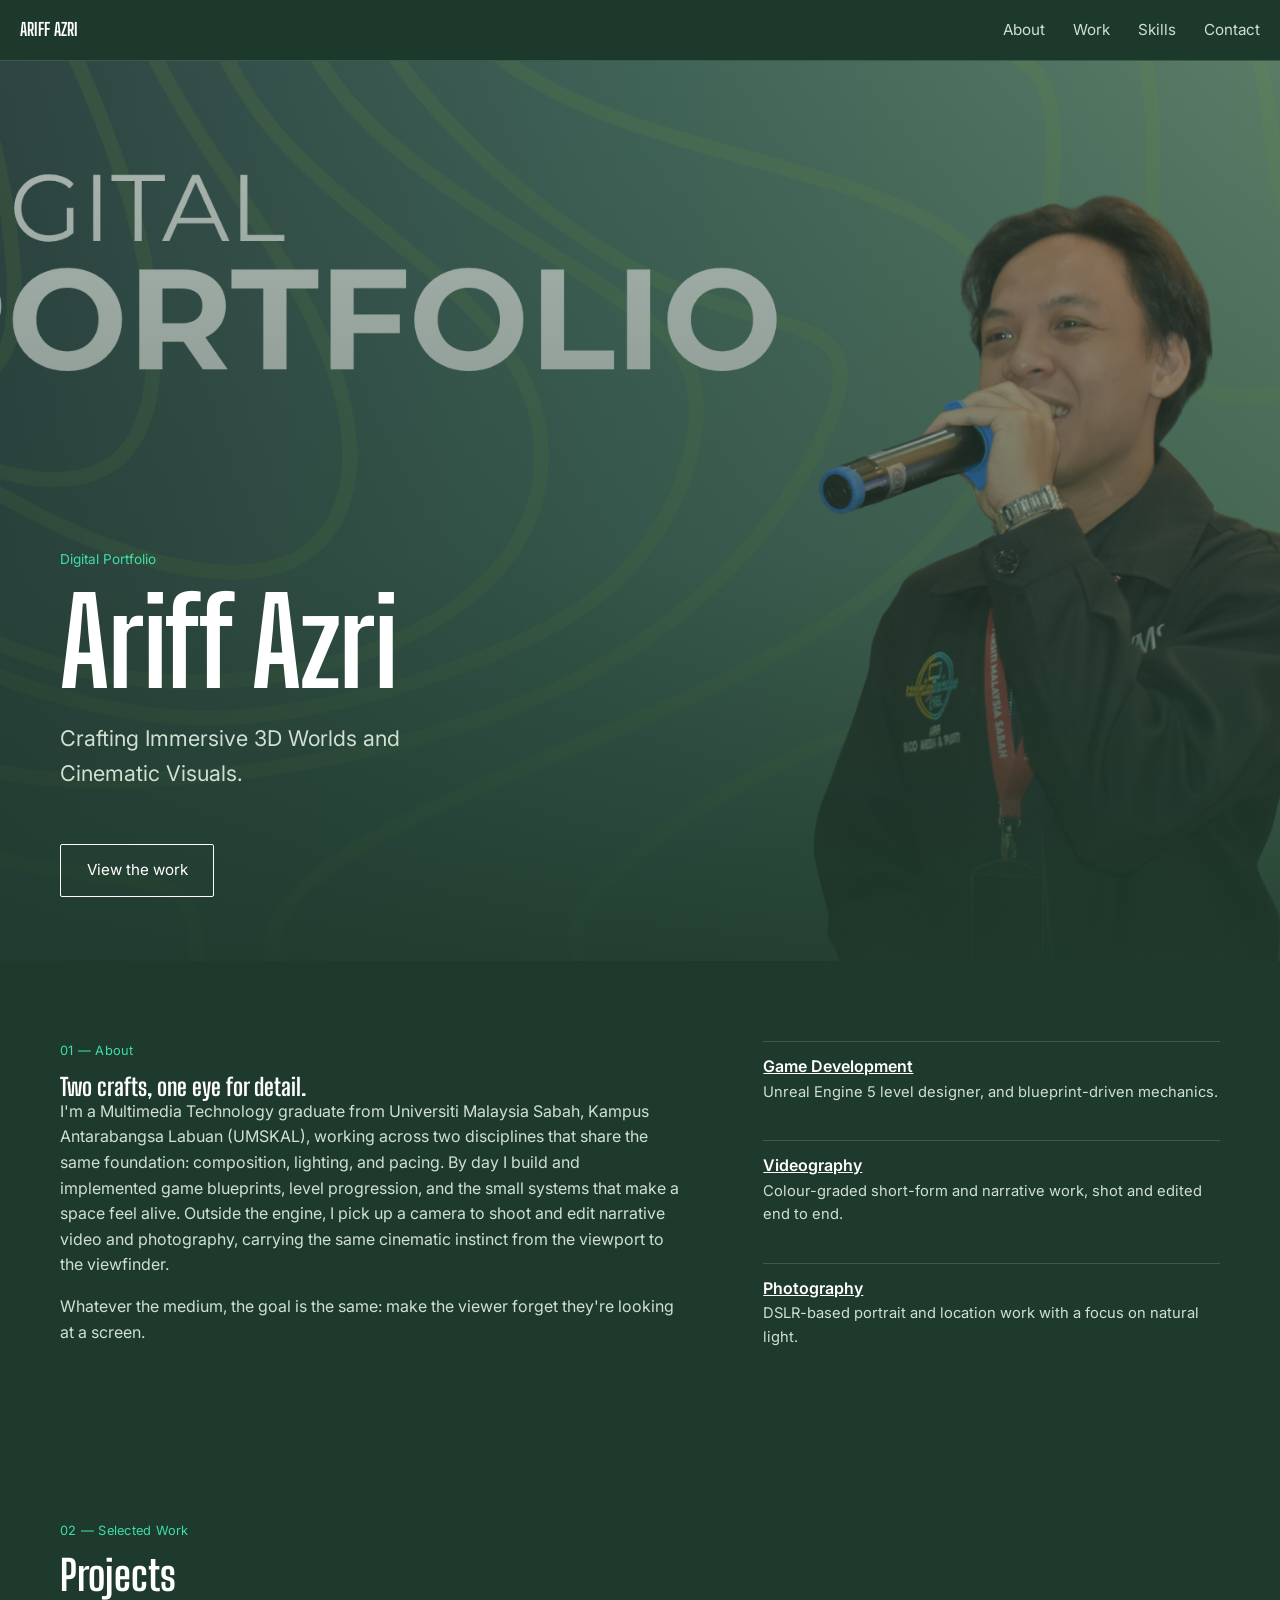
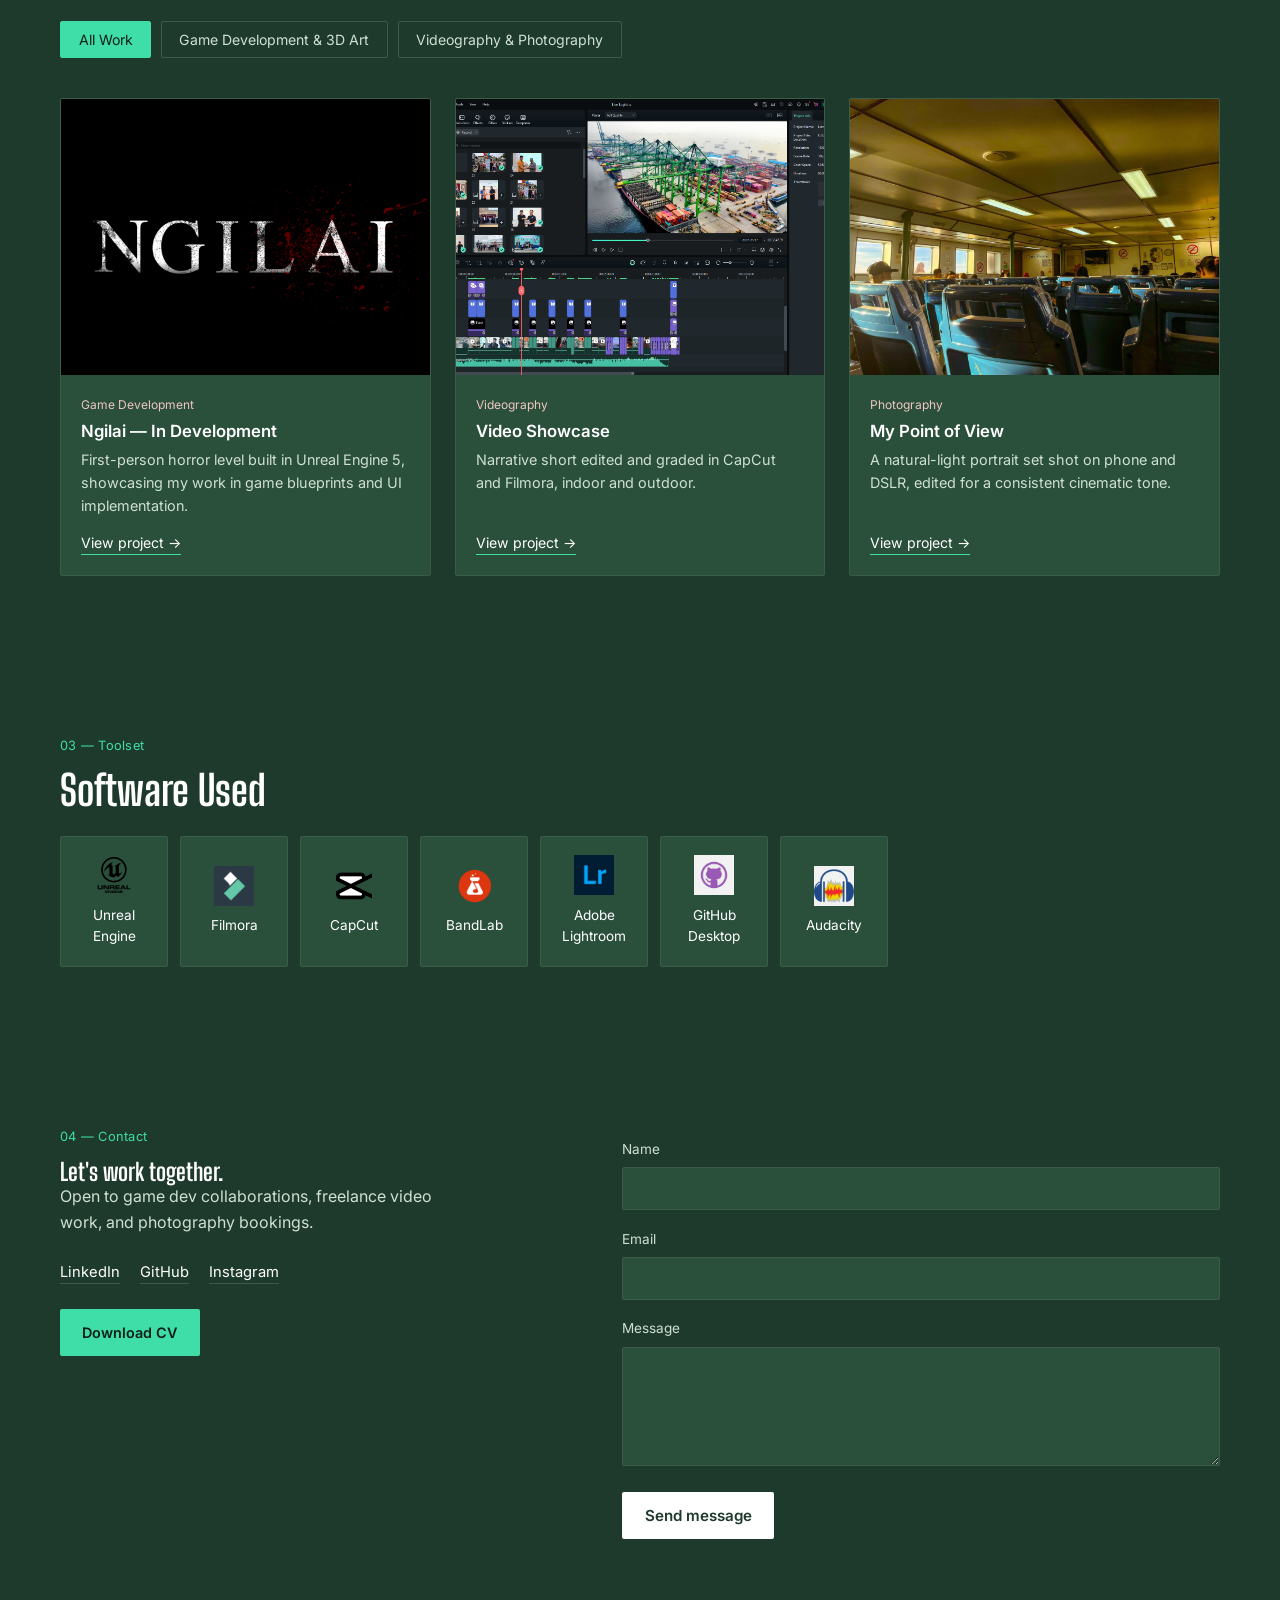
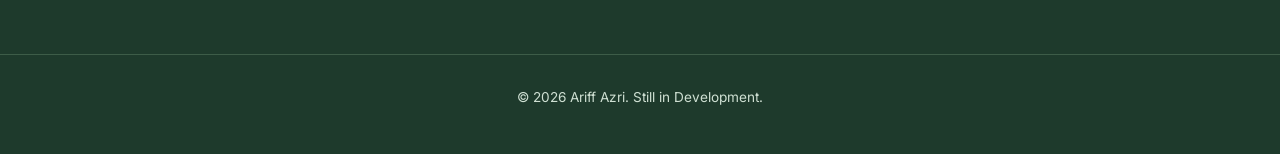
==== index.html @ 6009247c "Draft of Digital Portfolio completed - Currently in Progress" ====
<!DOCTYPE html>
<html lang="en">
<head>
  <meta charset="UTF-8">
  <meta name="viewport" content="width=device-width, initial-scale=1.0">
  <title>Ariff Azri — Technical Game Developer & Visual Storyteller</title>
  <meta name="description" content="Portfolio of Ariff Azri — game development, videography and photography.">

  <!--
    ============================================================
    FONTS
    Display face: "Big Shoulders Display" — condensed, industrial,
    reads like film-poster type / lens markings. Used ONLY for
    the hero headline and section numerals.
    Body/UI face: "Inter" — neutral, highly legible at small sizes.
    ============================================================
  -->
  <link rel="preconnect" href="https://fonts.googleapis.com">
  <link rel="preconnect" href="https://fonts.gstatic.com" crossorigin>
  <link href="https://fonts.googleapis.com/css2?family=Big+Shoulders+Display:wght@600;700;800&family=Inter:wght@400;500;600&display=swap" rel="stylesheet">

  <link rel="stylesheet" href="styles.css">
</head>
<body>

  <!-- ============================================================
       SITE HEADER / NAV
       Sticky, minimal. Update the name text and links as needed.
       ============================================================ -->
  <header class="site-header" id="top">
    <a href="#top" class="site-header__mark">ARIFF AZRI</a>
    <nav class="site-header__nav" aria-label="Primary">
      <a href="#about">About</a>
      <a href="#work">Work</a>
      <a href="#skills">Skills</a>
      <a href="#contact">Contact</a>
    </nav>
  </header>

  <!-- ============================================================
       HERO
       Full-bleed still image with a dark gradient scrim so the
       headline stays readable over any photo.

       TO REPLACE THE IMAGE:
       - Swap the src below for your own photo or render. A wide,
         high-resolution shot (2000px+) works best since it fills
         the full viewport width.
       - No "loading=lazy" here on purpose — this image is the
         first thing visible on the page, so it should load
         immediately rather than being deferred.
       ============================================================ -->
  <section class="hero">
    <img class="hero__bg" src="images/Portfolio-Aripp.png" alt="" aria-hidden="true">

    <div class="hero__scrim"></div>

    <div class="hero__content">
      <p class="hero__eyebrow">Digital Portfolio</p>
      <h1 class="hero__headline">Ariff Azri</h1>
      <p class="hero__tagline">Crafting Immersive 3D Worlds and Cinematic Visuals.</p>
      <a href="#work" class="hero__cta">View the work</a>
    </div>
  </section>

  <!-- ============================================================
       ABOUT
       Two-column: bio copy on the left, a short focus list on the
       right. Edit the paragraph text freely — the markup doesn't
       need to change for text updates.
       ============================================================ -->
  <section class="about" id="about">
    <div class="about__inner">
      <div class="about__copy">
        <span class="section-kicker">01 — About</span>
        <h2>Two crafts, one eye for detail.</h2>
        <p>
          I'm a Multimedia Technology graduate from Universiti Malaysia
          Sabah, Kampus Antarabangsa Labuan (UMSKAL), working across two
          disciplines that share the same foundation: composition,
          lighting, and pacing. By day I build and implemented game
          blueprints, level progression, and the small systems that
          make a space feel alive. Outside the engine, I pick up a camera
          to shoot and edit narrative video and photography, carrying
          the same cinematic instinct from the viewport to the viewfinder.
        </p>
        <p>
          Whatever the medium, the goal is the same: make the
          viewer forget they're looking at a screen.
        </p>
      </div>

      <ul class="about__focus">
        <li>
          <h3><u>Game Development</u></h3>
          <p>Unreal Engine 5 level designer, and blueprint-driven mechanics.</p>
        </li>
        <li>
          <h3><u>Videography</u></h3>
          <p>Colour-graded short-form and narrative work, shot and edited end to end.</p>
        </li>
        <li>
          <h3><u>Photography</u></h3>
          <p>DSLR-based portrait and location work with a focus on natural light.</p>
        </li>
      </ul>
    </div>
  </section>

  <!-- ============================================================
       PORTFOLIO / WORK
       Filter buttons control which .project-card elements are
       visible via script.js (matches data-category to the active
       filter). Add new projects by duplicating the marked block
       below — no JS changes required.
       ============================================================ -->
  <section class="work" id="work">
    <div class="work__header">
      <span class="section-kicker">02 — Selected Work</span>
      <h2>Projects</h2>
    </div>

    <!-- Filter controls: data-filter values must match the
         data-category values used on each .project-card below. -->
    <div class="work__filters" role="group" aria-label="Filter projects by category">
      <button type="button" class="filter-btn is-active" data-filter="all">All Work</button>
      <button type="button" class="filter-btn" data-filter="game-dev">Game Development &amp; 3D Art</button>
      <button type="button" class="filter-btn" data-filter="video-photo">Videography &amp; Photography</button>
    </div>

    <div class="work__grid" id="projectGrid">

      <!-- ==========================================================
           COPY THIS BLOCK TO ADD A NEW PROJECT
           1. Set data-category to "game-dev" or "video-photo"
              (this is what the filter buttons match against).
           2. Replace the image src, alt text, title, and blurb.
           3. Point the link at a live build, video, or case study.
           ========================================================== -->
      <article class="project-card" data-category="game-dev">
        <div class="project-card__media">
          <img src="images/2.png" alt="Screenshot of an original-horror Unreal Engine" loading="lazy">
        </div>
        <div class="project-card__body">
          <span class="project-card__tag">Game Development</span>
          <h3>Ngilai — In Development</h3>
          <p>First-person horror level built in Unreal Engine 5, showcasing my work in game blueprints and UI implementation.</p>
          <a href="#" class="project-card__link">View project →</a>
        </div>
      </article>
      <!-- END COPY BLOCK -->

      <!-- Duplicate the block above for each additional project.
           Examples below show the pattern for both categories. -->

      <article class="project-card" data-category="video-photo">
        <div class="project-card__media">
          <img src="images/3.png" alt="Still frame from a colour-graded short film" loading="lazy">
        </div>
        <div class="project-card__body">
          <span class="project-card__tag">Videography</span>
          <h3>Video Showcase</h3>
          <p>Narrative short edited and graded in CapCut and Filmora, indoor and outdoor.</p>
          <a href="#" class="project-card__link">View project →</a>
        </div>
      </article>

      <article class="project-card" data-category="video-photo">
        <div class="project-card__media">
          <img src="images/1.jpg" alt="Portrait photograph shot with natural light" loading="lazy">
        </div>
        <div class="project-card__body">
          <span class="project-card__tag">Photography</span>
          <h3>My Point of View</h3>
          <p>A natural-light portrait set shot on phone and DSLR, edited for a consistent cinematic tone.</p>
          <a href="#" class="project-card__link">View project →</a>
        </div>
      </article>

    </div>

    <!-- Shown by script.js when a filter has zero matching cards -->
    <p class="work__empty" id="emptyState" hidden>No projects in this category yet.</p>
  </section>

  <!-- ============================================================
       SKILLS MATRIX
       Each tag shows a software logo stacked above its name.

       TO ADD/REPLACE A LOGO:
       1. Save the logo as a small square SVG or PNG (transparent
          background looks best), and keep them all in one folder
          (either assets/icons/ or images/ — just be consistent so
          nothing 404s).
          Suggested official sources:
            - Unreal Engine: unrealengine.com/branding
            - Filmora / CapCut: their respective press/brand kit pages
            - BandLab, Adobe Lightroom, GitHub Desktop, Audacity:
              each brand's own press/branding page
          Only use logos under a licence that permits this (most
          "as used" software logos are fine for a portfolio credit,
          but always check the brand's usage guidelines).
       2. Point the <img src="..."> at that file.
       3. Keep the visible text label — it doubles as the alt-text
          fallback and keeps the tag readable if an image is missing.
       ============================================================ -->
  <section class="skills" id="skills">
    <span class="section-kicker">03 — Toolset</span>
    <h2>Software Used</h2>

    <ul class="skills__list">
      <li class="skill-tag">
        <img class="skill-tag__icon" src="images/unreal-engine.png" alt="" loading="lazy">
        Unreal Engine
      </li>
      <li class="skill-tag">
        <img class="skill-tag__icon" src="images/filmora.png" alt="" loading="lazy">
        Filmora
      </li>
      <li class="skill-tag">
        <img class="skill-tag__icon" src="images/capcut.png" alt="" loading="lazy">
        CapCut
      </li>
      <li class="skill-tag">
        <img class="skill-tag__icon" src="images/bandlab.png" alt="" loading="lazy">
        BandLab
      </li>
      <li class="skill-tag">
        <img class="skill-tag__icon" src="images/adobe-lightroom.png" alt="" loading="lazy">
        Adobe Lightroom
      </li>
      <li class="skill-tag">
        <img class="skill-tag__icon" src="images/github-desktop.jpg" alt="" loading="lazy">
        GitHub Desktop
      </li>
      <li class="skill-tag">
        <img class="skill-tag__icon" src="images/audacity.png" alt="" loading="lazy">
        Audacity
      </li>
    </ul>
  </section>

  <!-- ============================================================
       CONTACT
       Front-end only — no backend wired up. The form currently
       shows a confirmation message via script.js. Point the
       action/method at a form service (Formspree, Netlify Forms,
       etc.) or your own endpoint when you're ready to go live.
       ============================================================ -->
  <section class="contact" id="contact">
    <div class="contact__inner">
      <div class="contact__intro">
        <span class="section-kicker">04 — Contact</span>
        <h2>Let's work together.</h2>
        <p>Open to game dev collaborations, freelance video work, and photography bookings.</p>

        <ul class="contact__links">
          <li><a href="https://LinkedIn.com" target="_blank" rel="noopener noreferrer">LinkedIn</a></li>
          <li><a href="https://github.com/" target="_blank" rel="noopener noreferrer">GitHub</a></li>
          <li><a href="https://github.com/" target="_blank" rel="noopener noreferrer">Instagram</a></li>
          <!-- Add further social links as extra <li> items -->
        </ul>

        <!-- Replace the href with the path to your actual CV file -->
        <a href="assets/cv.pdf" class="contact__cv" download>Download CV</a>
      </div>

      <form class="contact__form" id="contactForm" novalidate>
        <label for="name">Name</label>
        <input type="text" id="name" name="name" required>

        <label for="email">Email</label>
        <input type="email" id="email" name="email" required>

        <label for="message">Message</label>
        <textarea id="message" name="message" rows="5" required></textarea>

        <button type="submit">Send message</button>
        <p class="contact__form-status" id="formStatus" role="status" aria-live="polite"></p>
      </form>
    </div>
  </section>

  <footer class="site-footer">
    <p>&copy; <span id="year"></span> Ariff Azri. Still in Development.</p>
  </footer>

  <script src="script.js"></script>
</body>
</html>
---- styles.css ----
/* ================================================================
   DESIGN TOKENS
   Change values here to re-theme the entire site.
   ================================================================ */
:root {
  /* Colour — forest green base with a bright mint accent and the
     dusty pink from the original palette kept as a secondary
     highlight. Card/raised surfaces are a lighter green than the
     page background so they still read as "raised"; muted text
     stays a soft tint rather than solid white so it keeps a visual
     hierarchy against full-strength body text. */
  --color-bg:          #1e3a2c;   /* dark forest green, base background */
  --color-bg-raised:   #2a4f3b;   /* lighter than bg — cards, form fields */
  --color-bg-header:   rgba(30, 58, 44, 0.85);
  --color-border:      #3d5c48;
  --color-text:        #ffffff;   /* pure white, high contrast */
  --color-text-muted:  #cfe0d3;   /* soft green-tinted white, for hierarchy */
  --color-accent:      #3fdda8;   /* primary — links, active states, CTAs */
  --color-accent-dim:  #2a9873;
  --color-accent-2:    #efc7c2;   /* secondary — sparing highlight use */
  --color-on-accent:   #0d1f16;   /* dark text placed on top of accent fills */

  /* Type */
  --font-display: "Big Shoulders Display", sans-serif;
  --font-body:    "Inter", -apple-system, BlinkMacSystemFont, "Segoe UI", sans-serif;

  /* Layout */
  --max-width:    1200px;
  --gutter:       1.25rem;
  --radius:       2px;            /* minimal rounding — cinematic, not soft-SaaS */

  /* Motion */
  --ease: cubic-bezier(0.4, 0, 0.2, 1);
}

/* ================================================================
   RESET / BASE
   ================================================================ */
*, *::before, *::after { box-sizing: border-box; }

html {
  scroll-behavior: smooth;
}

@media (prefers-reduced-motion: reduce) {
  html { scroll-behavior: auto; }
  * { animation-duration: 0.01ms !important; transition-duration: 0.01ms !important; }
}

body {
  margin: 0;
  background: var(--color-bg);
  color: var(--color-text);
  font-family: var(--font-body);
  font-size: 16px;
  line-height: 1.6;
  -webkit-font-smoothing: antialiased;
}

img { max-width: 100%; display: block; }

a {
  color: inherit;
  text-decoration: none;
}

h1, h2, h3 {
  font-family: var(--font-display);
  font-weight: 700;
  line-height: 1.05;
  margin: 0;
}

p { margin: 0 0 1em; }

ul { list-style: none; margin: 0; padding: 0; }

button {
  font-family: inherit;
  cursor: pointer;
}

:focus-visible {
  outline: 2px solid var(--color-accent);
  outline-offset: 3px;
}

/* Shared section rhythm --------------------------------------- */
.section-kicker {
  display: block;
  font-size: 0.8rem;
  letter-spacing: 0.02em;
  color: var(--color-accent);
  margin-bottom: 0.75rem;
}

section > h2,
.work__header h2 {
  font-size: clamp(1.8rem, 4vw, 2.6rem);
  margin-bottom: 1.5rem;
}

/* ================================================================
   HEADER / NAV
   ================================================================ */
.site-header {
  position: sticky;
  top: 0;
  z-index: 50;
  display: flex;
  align-items: center;
  justify-content: space-between;
  padding: 1rem var(--gutter);
  background: var(--color-bg-header);
  backdrop-filter: blur(8px);
  border-bottom: 1px solid var(--color-border);
}

.site-header__mark {
  font-family: var(--font-display);
  font-weight: 700;
  font-size: 1.1rem;
}

.site-header__nav {
  display: none; /* revealed at tablet breakpoint below */
  gap: 1.75rem;
}

.site-header__nav a {
  font-size: 0.95rem;
  color: var(--color-text-muted);
  transition: color 0.2s var(--ease);
}

.site-header__nav a:hover { color: var(--color-text); }

@media (min-width: 640px) {
  .site-header__nav { display: flex; }
}

/* ================================================================
   HERO
   ================================================================ */
.hero {
  position: relative;
  min-height: 100svh;
  display: flex;
  align-items: flex-end;
  overflow: hidden;
}

.hero__bg {
  position: absolute;
  inset: 0;
  width: 100%;
  height: 100%;
  object-fit: cover;   /* fills the section without distorting the photo */
  z-index: 0;
}

/* Gradient scrim keeps the headline legible over any photo */
.hero__scrim {
  position: absolute;
  inset: 0;
  z-index: 1;
  background:
    linear-gradient(180deg, rgba(30,58,44,0.35) 0%, rgba(30,58,44,0.55) 55%, rgba(30,58,44,0.92) 100%);
}

.hero__content {
  position: relative;
  z-index: 2;
  padding: 3rem var(--gutter) 4rem;
  max-width: var(--max-width);
  width: 100%;
  margin: 0 auto;
}

.hero__eyebrow {
  font-size: 0.85rem;
  color: var(--color-accent);
  margin-bottom: 0.5rem;
}

.hero__headline {
  font-size: clamp(3rem, 12vw, 7.5rem);
  letter-spacing: -0.01em;
}

.hero__tagline {
  font-size: clamp(1rem, 2.4vw, 1.35rem);
  color: var(--color-text-muted);
  max-width: 32ch;
  margin-top: 1rem;
}

.hero__cta {
  display: inline-block;
  margin-top: 2rem;
  padding: 0.85rem 1.6rem;
  border: 1px solid var(--color-text);
  border-radius: var(--radius);
  font-size: 0.95rem;
  transition: background 0.2s var(--ease), color 0.2s var(--ease), border-color 0.2s var(--ease);
}

.hero__cta:hover {
  background: var(--color-text);
  color: var(--color-bg);
}

/* ================================================================
   SHARED CONTAINER
   ================================================================ */
.about,
.work,
.skills,
.contact {
  max-width: var(--max-width);
  margin: 0 auto;
  padding: 5rem var(--gutter);
}

/* ================================================================
   ABOUT
   ================================================================ */
.about__inner {
  display: grid;
  gap: 2.5rem;
}

.about__copy p {
  color: var(--color-text-muted);
  max-width: 62ch;
}

.about__focus {
  display: grid;
  gap: 1.5rem;
}

.about__focus li {
  border-top: 1px solid var(--color-border);
  padding-top: 1rem;
}

.about__focus h3 {
  font-family: var(--font-body);
  font-weight: 600;
  font-size: 1rem;
  margin-bottom: 0.35rem;
}

.about__focus p {
  color: var(--color-text-muted);
  font-size: 0.92rem;
  margin: 0;
}

@media (min-width: 800px) {
  .about__inner {
    grid-template-columns: 1.4fr 1fr;
    gap: 4rem;
  }
}

/* ================================================================
   WORK / PORTFOLIO GRID
   ================================================================ */
.work__header { margin-bottom: 1.5rem; }

.work__filters {
  display: flex;
  flex-wrap: wrap;
  gap: 0.6rem;
  margin-bottom: 2.5rem;
}

.filter-btn {
  background: transparent;
  border: 1px solid var(--color-border);
  color: var(--color-text-muted);
  padding: 0.55rem 1.1rem;
  border-radius: var(--radius);
  font-size: 0.88rem;
  transition: border-color 0.2s var(--ease), color 0.2s var(--ease), background 0.2s var(--ease);
}

.filter-btn:hover {
  border-color: var(--color-text-muted);
  color: var(--color-text);
}

.filter-btn.is-active {
  background: var(--color-accent);
  border-color: var(--color-accent);
  color: var(--color-on-accent);
}

.work__grid {
  display: grid;
  gap: 1.5rem;
  grid-template-columns: 1fr;
}

@media (min-width: 640px) {
  .work__grid { grid-template-columns: repeat(2, 1fr); }
}

@media (min-width: 1000px) {
  .work__grid { grid-template-columns: repeat(3, 1fr); }
}

.project-card {
  background: var(--color-bg-raised);
  border: 1px solid var(--color-border);
  border-radius: var(--radius);
  overflow: hidden;
  display: flex;
  flex-direction: column;
}

/* JS toggles this class to hide non-matching cards on filter */
.project-card.is-hidden {
  display: none;
}

.project-card__media {
  aspect-ratio: 4 / 3;
  overflow: hidden;
  background: #000;
}

.project-card__media img {
  width: 100%;
  height: 100%;
  object-fit: cover;
  transition: transform 0.4s var(--ease);
}

.project-card:hover .project-card__media img {
  transform: scale(1.04);
}

.project-card__body {
  padding: 1.25rem;
  flex: 1;
  display: flex;
  flex-direction: column;
}

.project-card__tag {
  font-size: 0.75rem;
  color: var(--color-accent-2);
  margin-bottom: 0.5rem;
}

.project-card__body h3 {
  font-family: var(--font-body);
  font-weight: 600;
  font-size: 1.05rem;
  margin-bottom: 0.5rem;
}

.project-card__body p {
  color: var(--color-text-muted);
  font-size: 0.9rem;
  flex: 1;
}

.project-card__link {
  font-size: 0.88rem;
  color: var(--color-text);
  align-self: flex-start;
  border-bottom: 1px solid var(--color-accent);
}

.work__empty {
  color: var(--color-text-muted);
  padding: 2rem 0;
}

/* ================================================================
   SKILLS MATRIX
   ================================================================ */
.skills__list {
  display: flex;
  flex-wrap: wrap;
  gap: 0.75rem;
  margin-top: 1.5rem;
}

.skill-tag {
  display: inline-flex;
  flex-direction: column;   /* icon stacked above the name */
  align-items: center;
  justify-content: center;
  gap: 0.6rem;
  width: 108px;             /* fixed width keeps the row of tags aligned */
  padding: 1.1rem 0.75rem;
  border: 1px solid var(--color-border);
  border-radius: var(--radius);
  font-size: 0.85rem;
  text-align: center;
  color: var(--color-text);
  background: var(--color-bg-raised);
}

.skill-tag__icon {
  width: 40px;
  height: 40px;
  object-fit: contain;
  flex-shrink: 0;
}

/* ================================================================
   CONTACT
   ================================================================ */
.contact__inner {
  display: grid;
  gap: 2.5rem;
}

.contact__intro p {
  color: var(--color-text-muted);
  max-width: 40ch;
}

.contact__links {
  display: flex;
  gap: 1.25rem;
  margin: 1.5rem 0;
}

.contact__links a {
  font-size: 0.92rem;
  border-bottom: 1px solid var(--color-border);
  padding-bottom: 2px;
  transition: border-color 0.2s var(--ease);
}

.contact__links a:hover { border-color: var(--color-text); }

.contact__cv {
  display: inline-block;
  padding: 0.75rem 1.4rem;
  background: var(--color-accent);
  color: var(--color-on-accent);
  border-radius: var(--radius);
  font-size: 0.9rem;
  font-weight: 600;
}

.contact__form {
  display: flex;
  flex-direction: column;
  gap: 0.4rem;
}

.contact__form label {
  font-size: 0.85rem;
  color: var(--color-text-muted);
  margin-top: 0.75rem;
}

.contact__form input,
.contact__form textarea {
  background: var(--color-bg-raised);
  border: 1px solid var(--color-border);
  border-radius: var(--radius);
  color: var(--color-text);
  padding: 0.7rem 0.85rem;
  font-family: inherit;
  font-size: 0.95rem;
  resize: vertical;
}

.contact__form input:focus,
.contact__form textarea:focus {
  border-color: var(--color-accent);
}

.contact__form button {
  margin-top: 1.25rem;
  padding: 0.85rem 1.4rem;
  background: var(--color-text);
  color: var(--color-bg);
  border: none;
  border-radius: var(--radius);
  font-size: 0.95rem;
  font-weight: 600;
  align-self: flex-start;
  transition: opacity 0.2s var(--ease);
}

.contact__form button:hover { opacity: 0.85; }

.contact__form-status {
  font-size: 0.88rem;
  color: var(--color-accent);
  min-height: 1.2em;
  margin: 0.75rem 0 0;
}

@media (min-width: 800px) {
  .contact__inner {
    grid-template-columns: 1fr 1.2fr;
    gap: 4rem;
  }
}

/* ================================================================
   FOOTER
   ================================================================ */
.site-footer {
  text-align: center;
  padding: 2rem var(--gutter);
  border-top: 1px solid var(--color-border);
  color: var(--color-text-muted);
  font-size: 0.85rem;
}
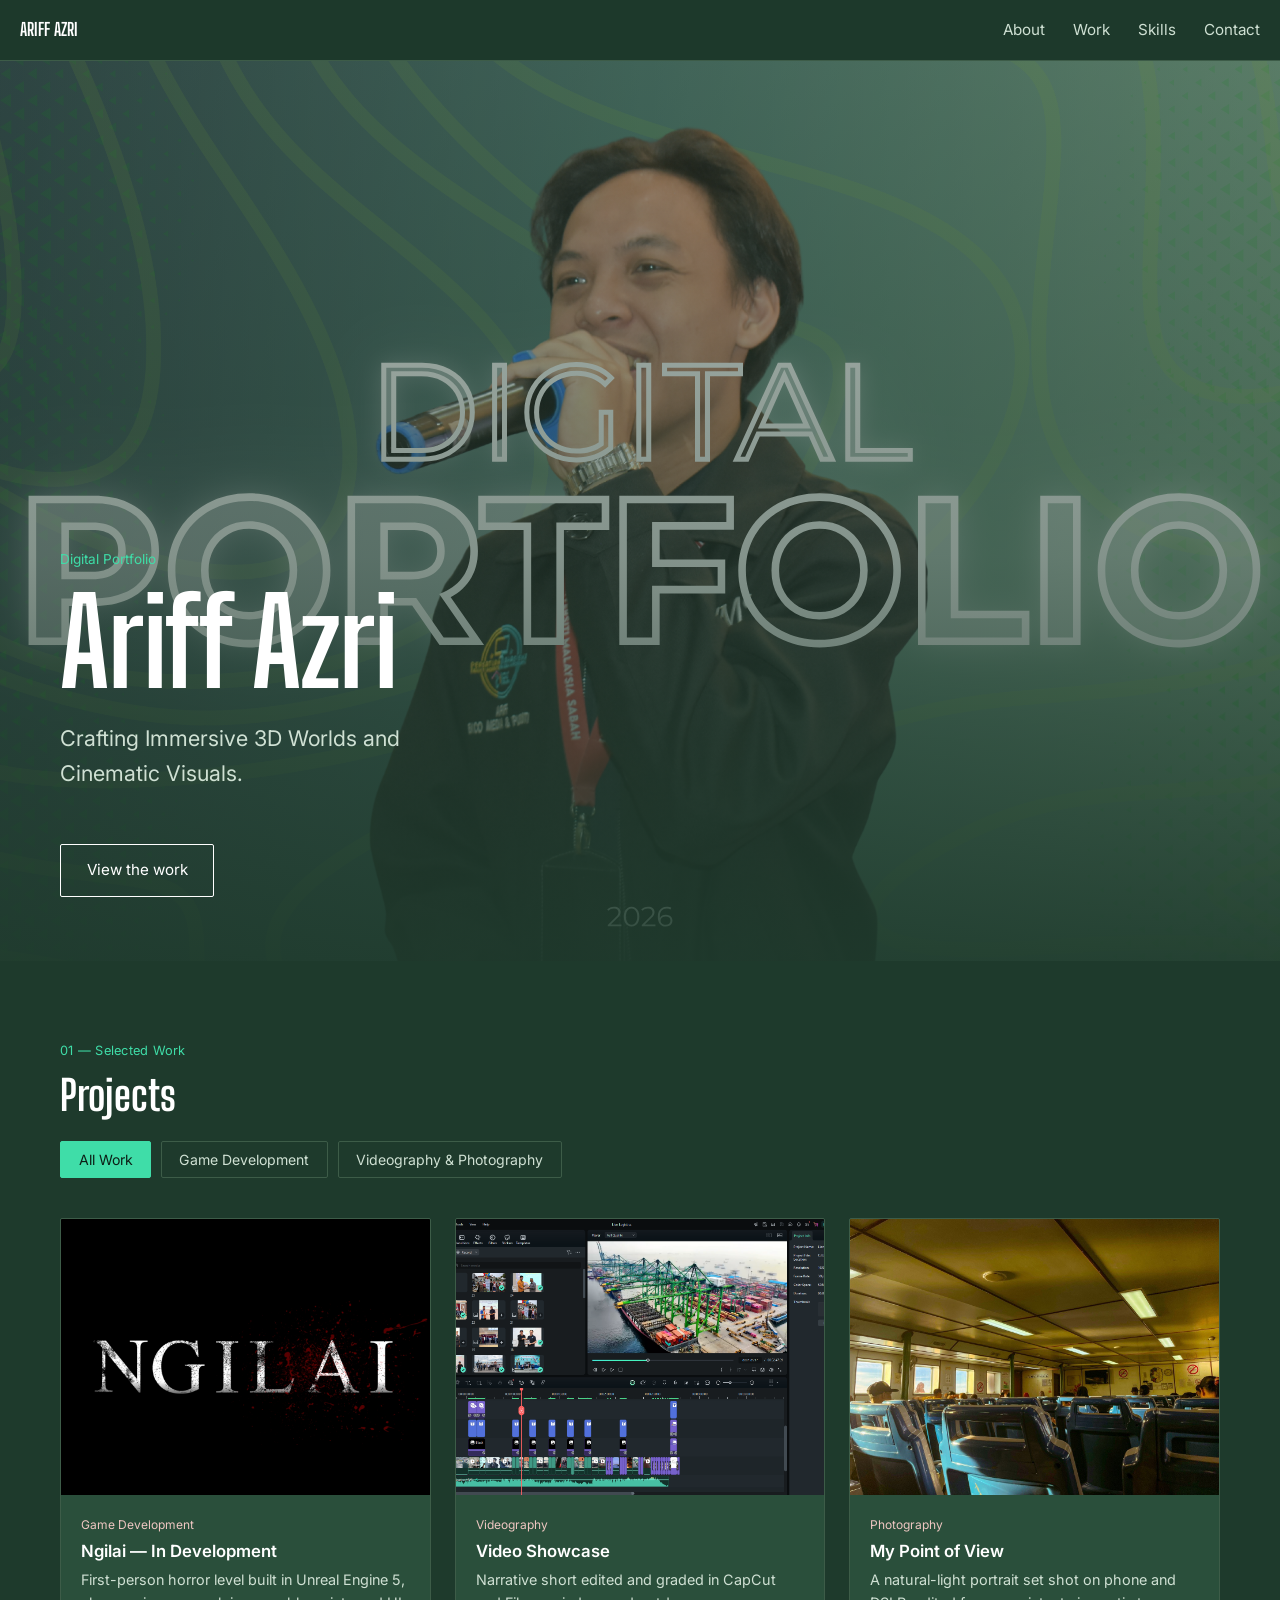
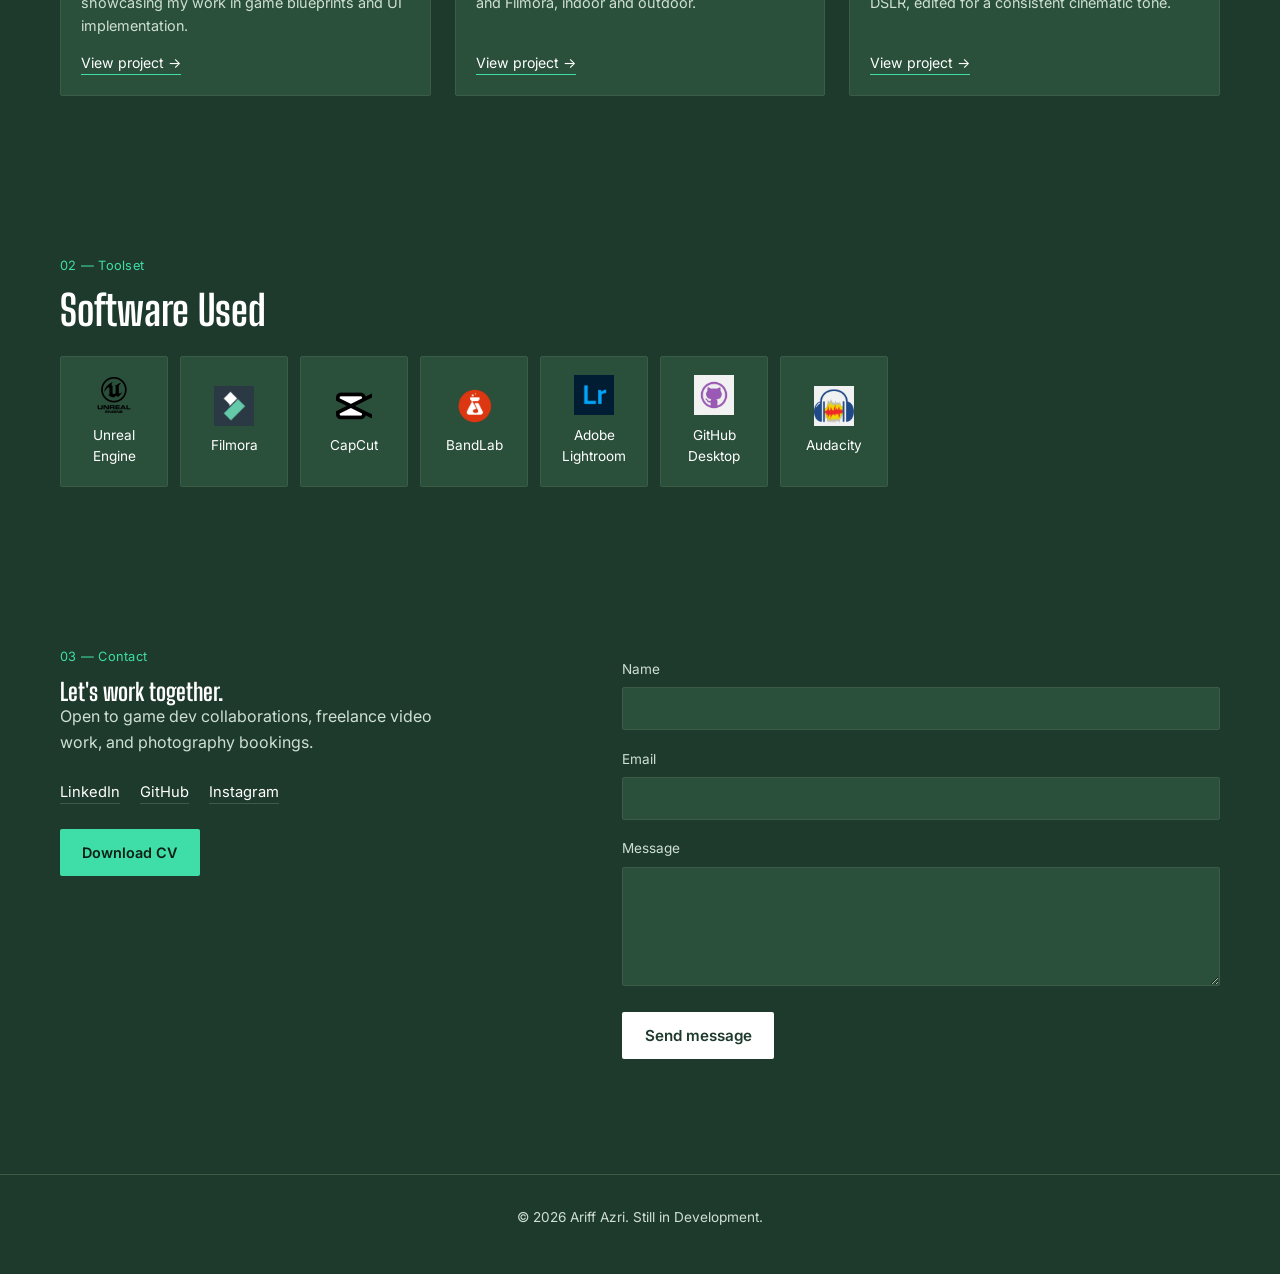
==== commit afbd096e: "Website Portfolio update #1" ====
--- a/index.html
+++ b/index.html
@@ -30,8 +30,8 @@
   <header class="site-header" id="top">
     <a href="#top" class="site-header__mark">ARIFF AZRI</a>
     <nav class="site-header__nav" aria-label="Primary">
-      <a href="#about">About</a>
-      <a href="#work">Work</a>
+      <a href="about.html">About</a>
+      <a href="work.html">Work</a>
       <a href="#skills">Skills</a>
       <a href="#contact">Contact</a>
     </nav>
@@ -51,7 +51,7 @@
          immediately rather than being deferred.
        ============================================================ -->
   <section class="hero">
-    <img class="hero__bg" src="images/Portfolio-Aripp.png" alt="" aria-hidden="true">
+    <img class="hero__bg" src="images/Portfolio-Aripp.svg" alt="" aria-hidden="true">
 
     <div class="hero__scrim"></div>
 
@@ -64,59 +64,21 @@
   </section>
 
   <!-- ============================================================
-       ABOUT
-       Two-column: bio copy on the left, a short focus list on the
-       right. Edit the paragraph text freely — the markup doesn't
-       need to change for text updates.
-       ============================================================ -->
-  <section class="about" id="about">
-    <div class="about__inner">
-      <div class="about__copy">
-        <span class="section-kicker">01 — About</span>
-        <h2>Two crafts, one eye for detail.</h2>
-        <p>
-          I'm a Multimedia Technology graduate from Universiti Malaysia
-          Sabah, Kampus Antarabangsa Labuan (UMSKAL), working across two
-          disciplines that share the same foundation: composition,
-          lighting, and pacing. By day I build and implemented game
-          blueprints, level progression, and the small systems that
-          make a space feel alive. Outside the engine, I pick up a camera
-          to shoot and edit narrative video and photography, carrying
-          the same cinematic instinct from the viewport to the viewfinder.
-        </p>
-        <p>
-          Whatever the medium, the goal is the same: make the
-          viewer forget they're looking at a screen.
-        </p>
-      </div>
-
-      <ul class="about__focus">
-        <li>
-          <h3><u>Game Development</u></h3>
-          <p>Unreal Engine 5 level designer, and blueprint-driven mechanics.</p>
-        </li>
-        <li>
-          <h3><u>Videography</u></h3>
-          <p>Colour-graded short-form and narrative work, shot and edited end to end.</p>
-        </li>
-        <li>
-          <h3><u>Photography</u></h3>
-          <p>DSLR-based portrait and location work with a focus on natural light.</p>
-        </li>
-      </ul>
-    </div>
-  </section>
-
-  <!-- ============================================================
        PORTFOLIO / WORK
        Filter buttons control which .project-card elements are
        visible via script.js (matches data-category to the active
        filter). Add new projects by duplicating the marked block
        below — no JS changes required.
+
+       "View project" links point at work.html, deep-linking to the
+       matching section there (#game-dev or #video-photo) so a
+       visitor lands directly on that category instead of the top
+       of the page. Keep each link's anchor matching its card's
+       data-category.
        ============================================================ -->
   <section class="work" id="work">
     <div class="work__header">
-      <span class="section-kicker">02 — Selected Work</span>
+      <span class="section-kicker">01 — Selected Work</span>
       <h2>Projects</h2>
     </div>
 
@@ -124,7 +86,7 @@
          data-category values used on each .project-card below. -->
     <div class="work__filters" role="group" aria-label="Filter projects by category">
       <button type="button" class="filter-btn is-active" data-filter="all">All Work</button>
-      <button type="button" class="filter-btn" data-filter="game-dev">Game Development &amp; 3D Art</button>
+      <button type="button" class="filter-btn" data-filter="game-dev">Game Development</button>
       <button type="button" class="filter-btn" data-filter="video-photo">Videography &amp; Photography</button>
     </div>
 
@@ -145,7 +107,7 @@
           <span class="project-card__tag">Game Development</span>
           <h3>Ngilai — In Development</h3>
           <p>First-person horror level built in Unreal Engine 5, showcasing my work in game blueprints and UI implementation.</p>
-          <a href="#" class="project-card__link">View project →</a>
+          <a href="work.html#game-dev" class="project-card__link">View project →</a>
         </div>
       </article>
       <!-- END COPY BLOCK -->
@@ -161,7 +123,7 @@
           <span class="project-card__tag">Videography</span>
           <h3>Video Showcase</h3>
           <p>Narrative short edited and graded in CapCut and Filmora, indoor and outdoor.</p>
-          <a href="#" class="project-card__link">View project →</a>
+          <a href="work.html#video-photo" class="project-card__link">View project →</a>
         </div>
       </article>
 
@@ -173,7 +135,7 @@
           <span class="project-card__tag">Photography</span>
           <h3>My Point of View</h3>
           <p>A natural-light portrait set shot on phone and DSLR, edited for a consistent cinematic tone.</p>
-          <a href="#" class="project-card__link">View project →</a>
+          <a href="work.html#video-photo" class="project-card__link">View project →</a>
         </div>
       </article>
 
@@ -205,7 +167,7 @@
           fallback and keeps the tag readable if an image is missing.
        ============================================================ -->
   <section class="skills" id="skills">
-    <span class="section-kicker">03 — Toolset</span>
+    <span class="section-kicker">02 — Toolset</span>
     <h2>Software Used</h2>
 
     <ul class="skills__list">
@@ -250,7 +212,7 @@
   <section class="contact" id="contact">
     <div class="contact__inner">
       <div class="contact__intro">
-        <span class="section-kicker">04 — Contact</span>
+        <span class="section-kicker">03 — Contact</span>
         <h2>Let's work together.</h2>
         <p>Open to game dev collaborations, freelance video work, and photography bookings.</p>
 
--- a/styles.css
+++ b/styles.css
@@ -31,6 +31,18 @@
 
   /* Motion */
   --ease: cubic-bezier(0.4, 0, 0.2, 1);
+
+  /* Hero background image adjustment — tweak these two instead of
+     editing the image file itself.
+     --hero-bg-position: which part of the photo stays visible
+       when it's cropped to fill the section. Any CSS background-
+       position value works: "center", "center top", "30% 60%",
+       "left center", etc.
+     --hero-bg-zoom: 1 = no zoom. Above 1 zooms in (crops in
+       tighter); values above ~1.3 start losing quality on
+       lower-resolution photos. */
+  --hero-bg-position: center center;
+  --hero-bg-zoom: 1;
 }
 
 /* ================================================================
@@ -155,7 +167,10 @@
   inset: 0;
   width: 100%;
   height: 100%;
-  object-fit: cover;   /* fills the section without distorting the photo */
+  object-fit: cover;                       /* fills the section without distorting the photo */
+  object-position: var(--hero-bg-position); /* which part of the photo is kept in frame */
+  transform: scale(var(--hero-bg-zoom));    /* zoom in/out on the photo; .hero's overflow:hidden clips the excess */
+  transform-origin: center;
   z-index: 0;
 }
 
@@ -166,6 +181,19 @@
   z-index: 1;
   background:
     linear-gradient(180deg, rgba(30,58,44,0.35) 0%, rgba(30,58,44,0.55) 55%, rgba(30,58,44,0.92) 100%);
+}
+
+/* On phones and tall tablets, the section is much narrower/taller
+   relative to the photo, so "cover" crops in tighter and can push
+   a subject's face out of frame. Override the two variables here —
+   independently of the desktop values above — to re-centre the
+   crop for narrow screens. Adjust the percentages to match where
+   the subject actually sits in your photo. */
+@media (max-width: 700px) {
+  :root {
+    --hero-bg-position: center 15%;
+    --hero-bg-zoom: 1;
+  }
 }
 
 .hero__content {
@@ -519,4 +547,334 @@
   border-top: 1px solid var(--color-border);
   color: var(--color-text-muted);
   font-size: 0.85rem;
+}
+
+/* ================================================================
+   ABOUT & WORK PAGES ONLY
+   Everything below is used exclusively by about.html and work.html.
+   Nothing here touches homepage (index.html) styling — it's kept
+   separate so the two systems don't interfere with each other.
+   ================================================================ */
+
+/* Full-bleed banner behind the page title on a subpage — same
+   background-image + scrim pattern as the homepage hero, just
+   shorter. The image is purely decorative until a real one is
+   added, so it's positioned absolute behind everything else. */
+.page-hero {
+  position: relative;
+  overflow: hidden;
+  border-bottom: 1px solid var(--color-border);
+}
+
+.page-hero__bg {
+  position: absolute;
+  inset: 0;
+  width: 100%;
+  height: 100%;
+  object-fit: cover;
+  z-index: 0;
+}
+
+.page-hero__scrim {
+  position: absolute;
+  inset: 0;
+  z-index: 1;
+  background: rgba(30, 58, 44, 0.82);
+}
+
+.page-hero__inner {
+  position: relative;
+  z-index: 2;
+  max-width: var(--max-width);
+  margin: 0 auto;
+  padding: 3rem var(--gutter) 2.5rem;
+  display: grid;
+  gap: 2rem;
+  align-items: center;
+}
+
+/* Portrait column only exists on pages that include it (about.html);
+   on pages without a .page-hero__portrait this simply has one column. */
+@media (min-width: 800px) {
+  .page-hero__inner:has(.page-hero__portrait) {
+    grid-template-columns: 1.4fr 1fr;
+  }
+}
+
+.page-hero__back {
+  display: inline-block;
+  font-size: 0.85rem;
+  color: var(--color-text-muted);
+  margin-bottom: 1.5rem;
+  transition: color 0.2s var(--ease);
+}
+
+.page-hero__back:hover { color: var(--color-accent); }
+
+.page-hero h1 {
+  font-family: var(--font-display);
+  font-size: clamp(2.2rem, 6vw, 4rem);
+}
+
+.page-hero__text p {
+  color: var(--color-text-muted);
+  max-width: 60ch;
+  margin-top: 0.75rem;
+}
+
+/* Formal portrait shown beside the About Me heading */
+.page-hero__portrait img {
+  width: 100%;
+  aspect-ratio: 3 / 4;
+  object-fit: cover;
+  border-radius: var(--radius);
+  border: 1px solid var(--color-border);
+}
+
+/* Shared wrapper for subpage content sections, matching the
+   homepage's section padding/width rhythm. */
+.page-section {
+  max-width: var(--max-width);
+  margin: 0 auto;
+  padding: 4rem var(--gutter);
+}
+
+.page-section__lede {
+  color: var(--color-text-muted);
+  max-width: 62ch;
+}
+
+.page-section + .page-section {
+  border-top: 1px solid var(--color-border);
+}
+
+/* ----------------------------------------------------------------
+   ABOUT PAGE: Background/bio split — image on the left, copy on
+   the right (desktop). Stacks image-above-text on mobile since
+   that's the natural document order below.
+---------------------------------------------------------------- */
+.about-split {
+  display: grid;
+  gap: 2rem;
+}
+
+.about-split__media img {
+  width: 100%;
+  aspect-ratio: 4 / 3;
+  object-fit: cover;
+  border-radius: var(--radius);
+  border: 1px solid var(--color-border);
+}
+
+@media (min-width: 800px) {
+  .about-split {
+    grid-template-columns: 1fr 1.3fr;
+    align-items: center;
+  }
+}
+
+/* ----------------------------------------------------------------
+   ABOUT PAGE: education list
+---------------------------------------------------------------- */
+.edu-list {
+  display: grid;
+  gap: 1.5rem;
+  margin-top: 1.5rem;
+}
+
+.edu-item {
+  border-left: 2px solid var(--color-accent);
+  padding-left: 1.25rem;
+}
+
+.edu-item__meta {
+  font-size: 0.8rem;
+  color: var(--color-accent-2);
+  margin-bottom: 0.3rem;
+}
+
+.edu-item h3 {
+  font-family: var(--font-body);
+  font-weight: 600;
+  font-size: 1.05rem;
+  margin-bottom: 0.3rem;
+}
+
+/* University/institution name — set apart from the field of study
+   above it and the description below it */
+.edu-item__university {
+  color: var(--color-accent);
+  font-weight: 600;
+  font-size: 0.9rem;
+  margin-bottom: 0.4rem;
+}
+
+.edu-item p {
+  color: var(--color-text-muted);
+  font-size: 0.92rem;
+  margin: 0;
+}
+
+/* ----------------------------------------------------------------
+   ABOUT PAGE: involvement / events grid
+   (e.g. programmes, workshops, competitions attended)
+   Media/body split, same pattern as .project-card, so a photo
+   sits above each event's title.
+---------------------------------------------------------------- */
+.involvement-grid {
+  display: grid;
+  gap: 1.25rem;
+  margin-top: 1.5rem;
+  grid-template-columns: 1fr;
+}
+
+@media (min-width: 640px) {
+  .involvement-grid { grid-template-columns: repeat(2, 1fr); }
+}
+
+.involvement-card {
+  background: var(--color-bg-raised);
+  border: 1px solid var(--color-border);
+  border-radius: var(--radius);
+  overflow: hidden;
+}
+
+.involvement-card__media {
+  aspect-ratio: 16 / 9;
+  overflow: hidden;
+  background: #000;
+}
+
+.involvement-card__media img {
+  width: 100%;
+  height: 100%;
+  object-fit: cover;
+}
+
+.involvement-card__body {
+  padding: 1.25rem;
+}
+
+.involvement-card__meta {
+  font-size: 0.8rem;
+  color: var(--color-accent);
+  margin-bottom: 0.4rem;
+}
+
+.involvement-card h3 {
+  font-family: var(--font-body);
+  font-weight: 600;
+  font-size: 1rem;
+  margin-bottom: 0.4rem;
+}
+
+.involvement-card p {
+  color: var(--color-text-muted);
+  font-size: 0.9rem;
+  margin: 0;
+}
+
+/* ----------------------------------------------------------------
+   WORK PAGE: category sections
+   Reuses .work__grid / .project-card from the homepage so cards
+   look identical in both places — only this wrapper is new.
+---------------------------------------------------------------- */
+.work-category {
+  scroll-margin-top: 5.5rem; /* keeps the sticky header from covering the anchor target */
+}
+
+.work-category__header {
+  margin-bottom: 1.5rem;
+}
+
+.work-category__header h2 {
+  font-size: clamp(1.6rem, 4vw, 2.2rem);
+}
+
+/* ----------------------------------------------------------------
+   WORK PAGE: per-project-card slideshow
+   Sits inside .project-card__media — reuses that element's
+   aspect-ratio/overflow/background, this just adds the slider
+   mechanics on top. Controlled by initCardSlideshows() in
+   script.js, which sets up every .card-slideshow on the page
+   independently.
+---------------------------------------------------------------- */
+.card-slideshow {
+  position: relative;
+}
+
+.card-slideshow__track {
+  display: flex;
+  height: 100%;
+  /* script.js sets this via inline transform to move between slides */
+  transition: transform 0.4s var(--ease);
+}
+
+.card-slideshow__slide {
+  flex: 0 0 100%;
+  width: 100%;
+  height: 100%;
+  object-fit: cover;
+}
+
+/* Smaller than the homepage nav buttons — these sit inside a
+   compact card rather than a full-width banner. */
+.card-slideshow__nav {
+  position: absolute;
+  top: 50%;
+  transform: translateY(-50%);
+  width: 1.9rem;
+  height: 1.9rem;
+  border: none;
+  border-radius: 50%;
+  background: rgba(22, 17, 26, 0.55);
+  color: var(--color-text);
+  font-size: 1.1rem;
+  line-height: 1;
+  display: flex;
+  align-items: center;
+  justify-content: center;
+  opacity: 0;
+  transition: background 0.2s var(--ease), opacity 0.2s var(--ease);
+}
+
+/* Arrows stay hidden until the card is hovered/focused, so a grid
+   full of cards doesn't look cluttered with controls all at once. */
+.project-card:hover .card-slideshow__nav,
+.project-card:focus-within .card-slideshow__nav {
+  opacity: 1;
+}
+
+.card-slideshow__nav:hover { background: rgba(22, 17, 26, 0.8); }
+.card-slideshow__nav--prev { left: 0.5rem; }
+.card-slideshow__nav--next { right: 0.5rem; }
+
+.card-slideshow__dots {
+  position: absolute;
+  bottom: 0.6rem;
+  left: 50%;
+  transform: translateX(-50%);
+  display: flex;
+  gap: 0.4rem;
+}
+
+.card-slideshow__dot {
+  width: 6px;
+  height: 6px;
+  padding: 0;
+  border: none;
+  border-radius: 50%;
+  background: rgba(255, 255, 255, 0.45);
+  transition: background 0.2s var(--ease);
+}
+
+.card-slideshow__dot.is-active {
+  background: var(--color-accent);
+}
+
+/* A card with only one slide gets no controls at all — script.js
+   adds this class in that case so nothing empty is left showing. */
+.card-slideshow.has-single-slide .card-slideshow__nav,
+.card-slideshow.has-single-slide .card-slideshow__dots {
+  display: none;
 }
